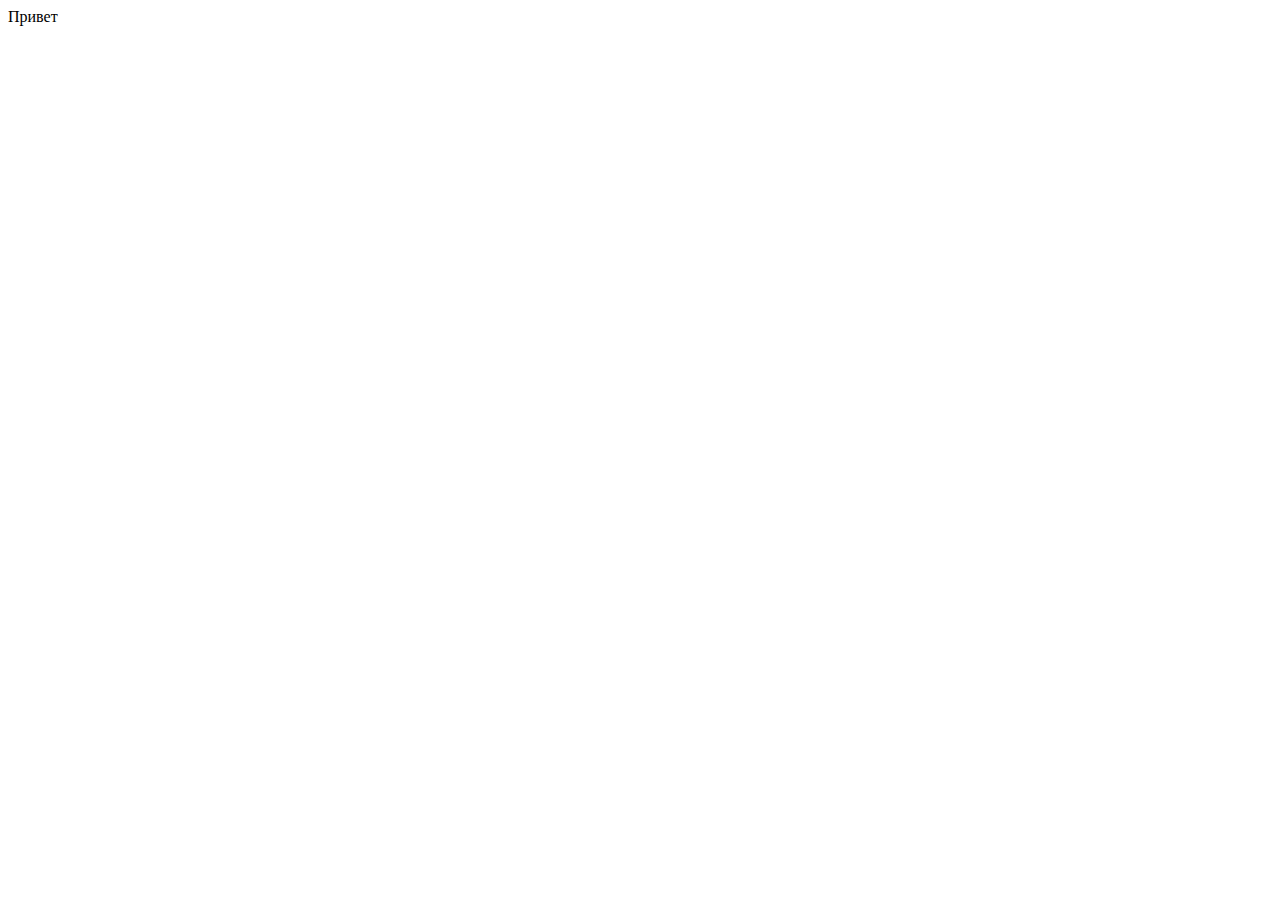
==== index.html @ 77da4cdd "Первые наработки" ====
<!DOCTYPE html>
<html lang="en">
<head>
  <meta charset="UTF-8">
  <meta name="viewport" content="width=device-width, initial-scale=1.0">
  <title>Document</title>
</head>
<body>
  <div class = "kg">Привет</div>
</body>
</html>
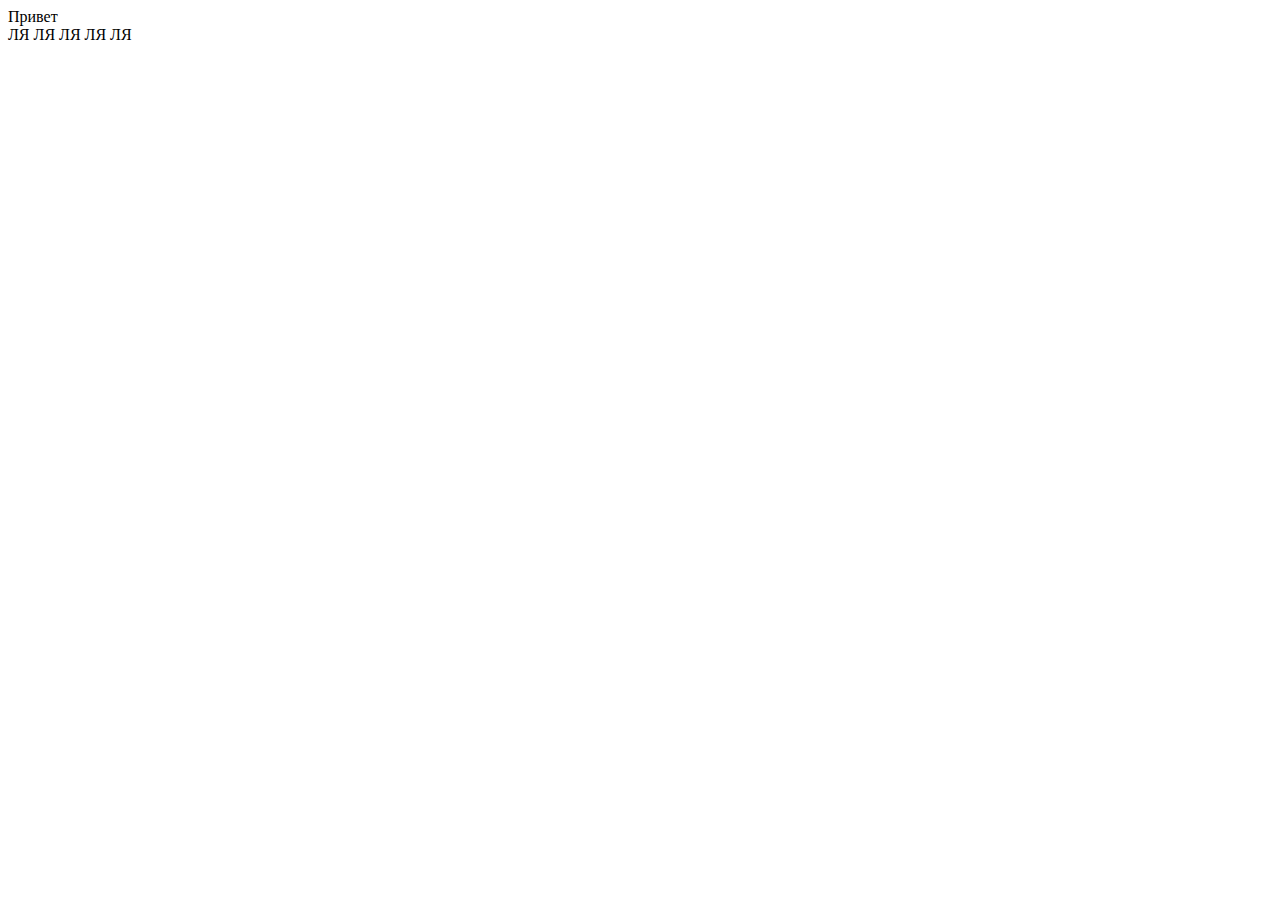
==== commit b6e0a336: "измененный html" ====
--- a/index.html
+++ b/index.html
@@ -7,5 +7,6 @@
 </head>
 <body>
   <div class = "kg">Привет</div>
+  <div>ЛЯ ЛЯ ЛЯ ЛЯ ЛЯ</div>
 </body>
 </html>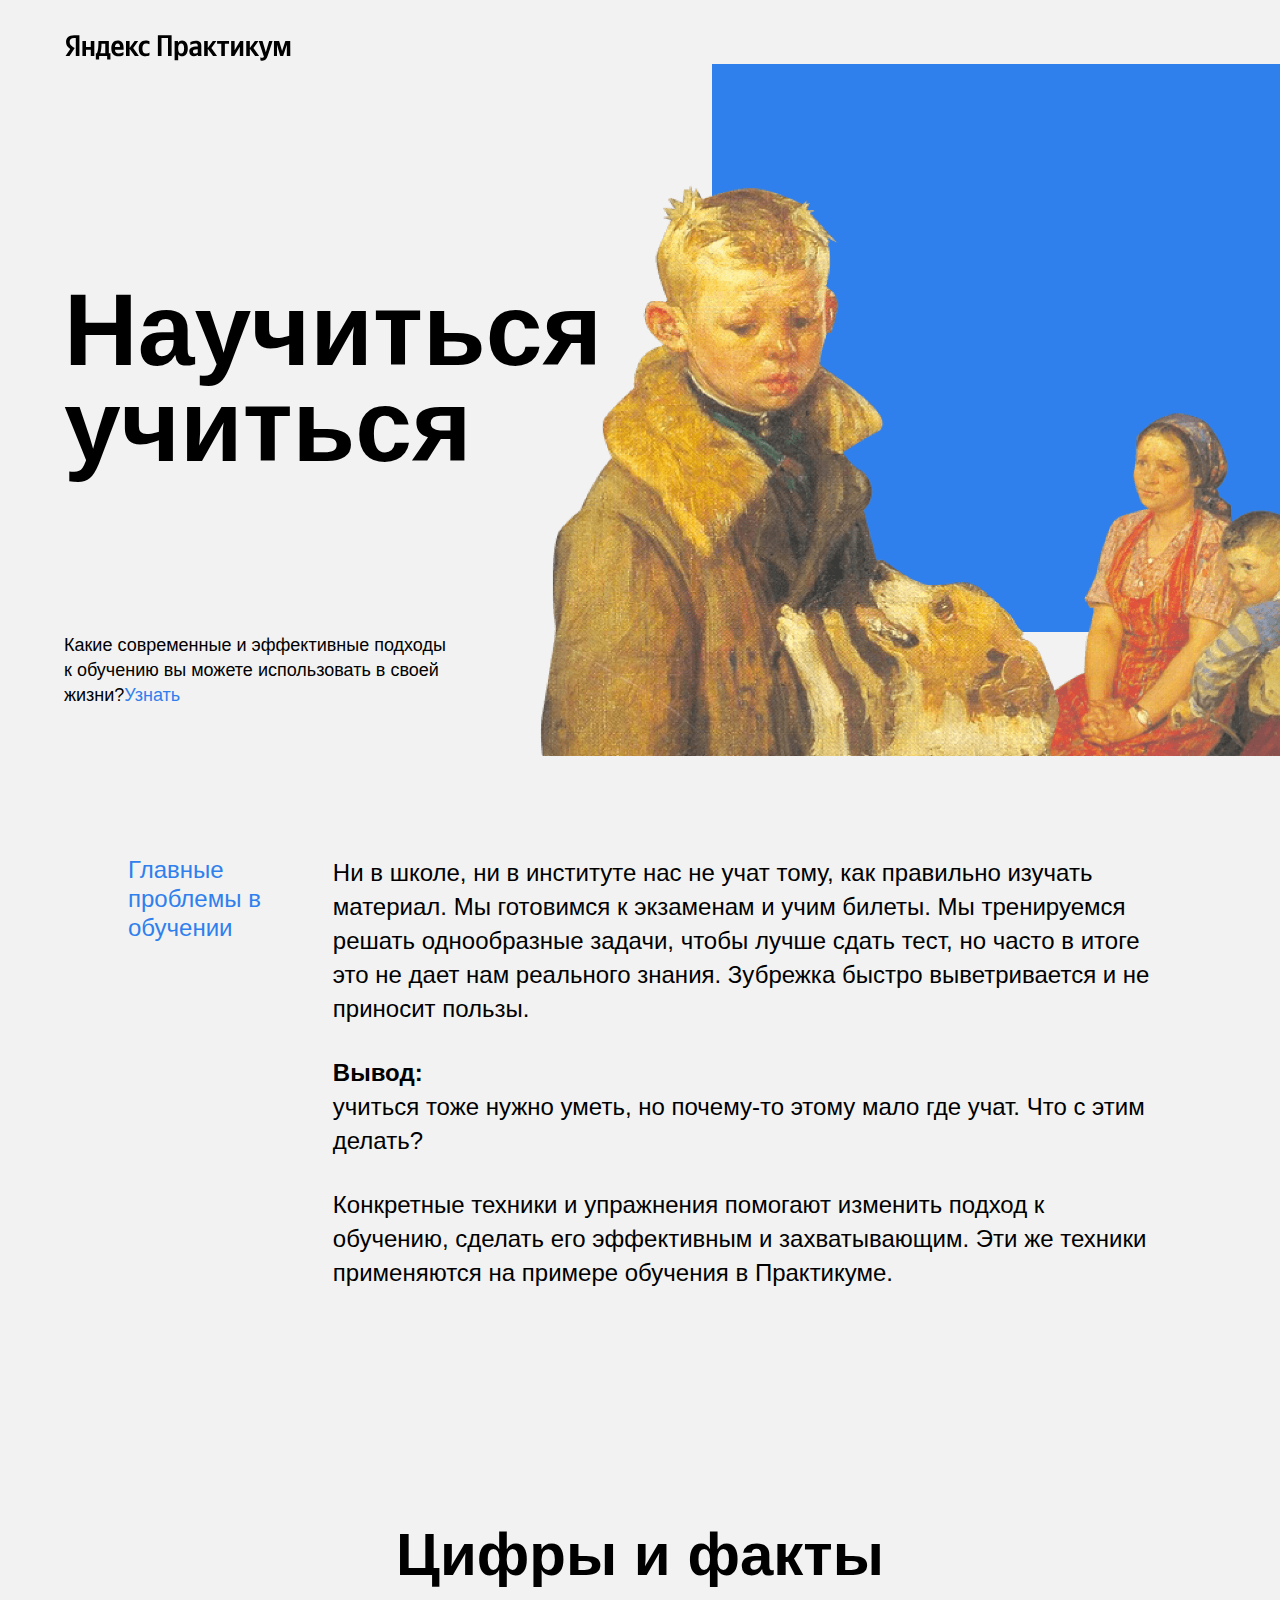
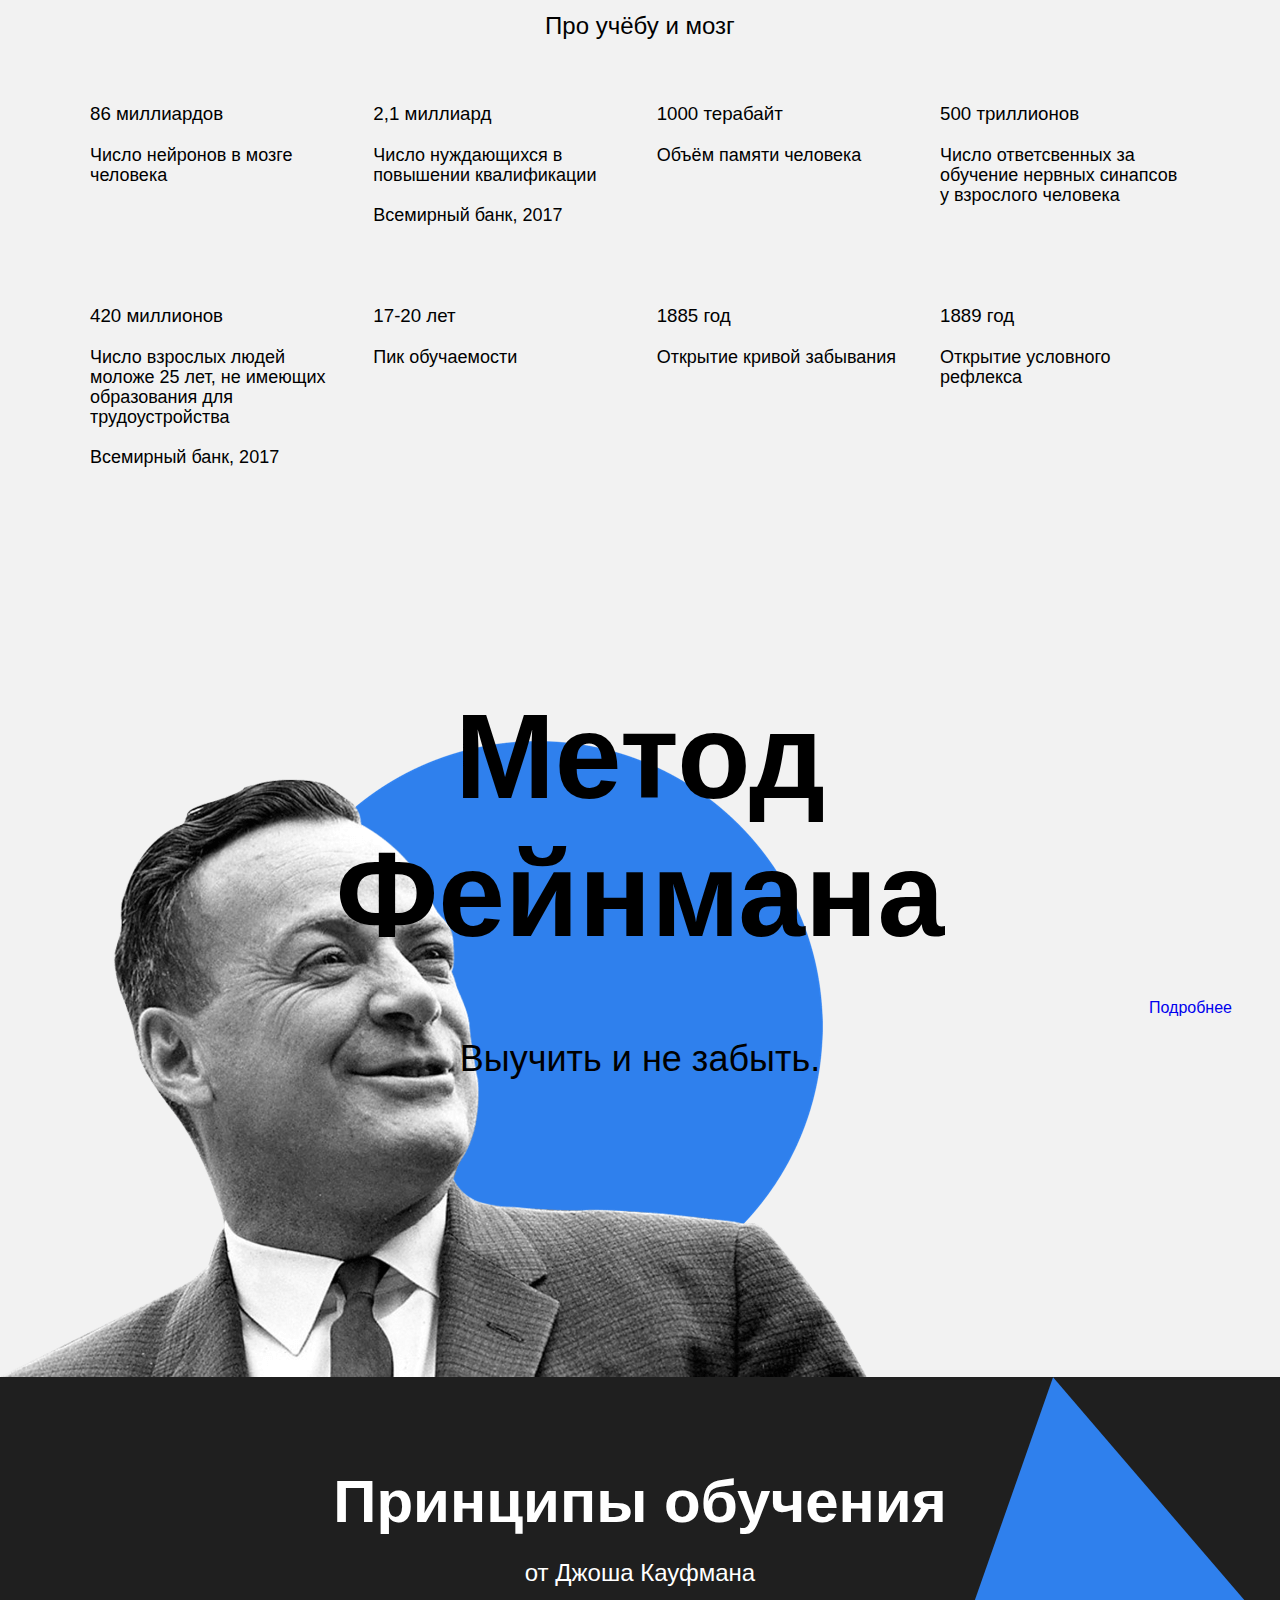
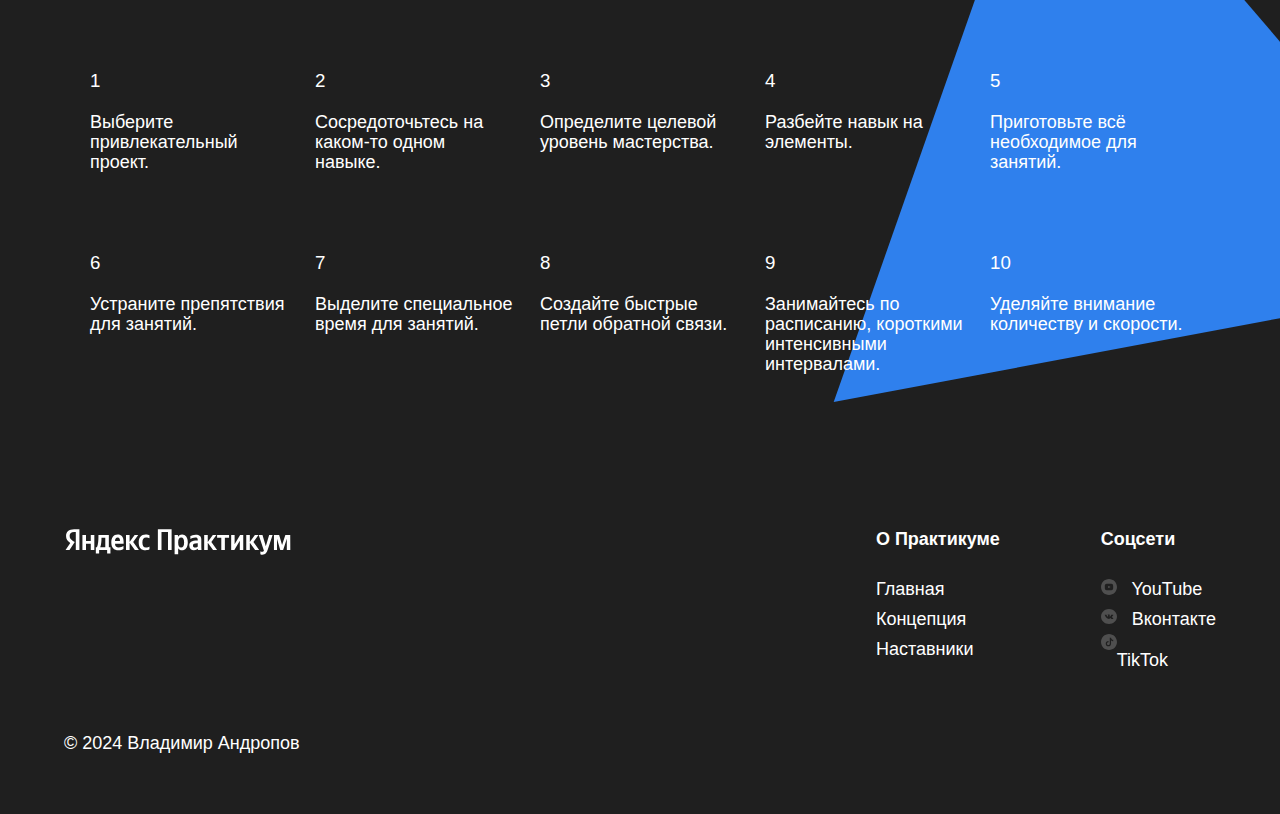
==== commit dc5cb2f0: "Перемещение" ====
--- a/index.html
+++ b/index.html
@@ -1,12 +1,170 @@
 <!DOCTYPE html>
-<html lang="en">
+<html lang="ru">
 <head>
   <meta charset="UTF-8">
   <meta name="viewport" content="width=device-width, initial-scale=1.0">
-  <title>Document</title>
+  <title>Научиться учиться</title>
+  <link rel="stylesheet" href = "styles/normalize.css">
+  <link rel="stylesheet" href = "./styles/style.css">
 </head>
 <body>
-  <div class = "kg">Привет</div>
-  <div>ЛЯ ЛЯ ЛЯ ЛЯ ЛЯ</div>
+  <div class="page">
+    <header class="header">
+      <img src = "images/logo_place_header.svg" alt = "Логотип Яндекс.Практикум" class =  "logo logo_place_header">
+      <h1 class="header__title">Научиться учиться</h1>
+      <p class = "header__subtitle">Какие современные и эффективные подходы к обучению вы можете использовать в своей жизни?<a href = "#" class = "header__link">Узнать</a></p>
+      <img src = "./images/two_again.png" alt = "Опять двойка" class = "header__main-illustration">
+      <div class = "header__square-pic"></div>
+    </header>
+    <main class="content">
+      <section class="description">
+        <div class = "two-columns">
+          <h2 class = "two-columns__brief">Главные проблемы в обучении</h2>
+          <div class = "two-columns__main-text">
+            <p class = "two-columns__paragraph">
+              Ни в школе, ни в институте нас не учат тому, как правильно изучать материал. Мы 
+              готовимся к экзаменам и учим билеты. Мы тренируемся решать однообразные задачи, 
+              чтобы лучше сдать тест, но часто в итоге это не дает нам реального знания. Зубрежка 
+              быстро выветривается и не приносит пользы.
+            </p>
+            <p class = "two-columns__paragraph">
+              <span class = "two-columns__span-accent">Вывод: </span> учиться 
+              тоже нужно уметь, но почему-то этому мало где учат. Что с этим делать?
+            </p>
+            <p class = "two-columns__paragraph">
+              Конкретные техники и упражнения помогают изменить подход к обучению, 
+              сделать его эффективным и захватывающим. Эти же техники применяются на примере 
+              обучения в Практикуме.
+            </p>
+          </div>
+        </div>
+      </section>
+      <section class="digits">
+        <h2 class = "section-title">Цифры и факты</h2>
+        <p class = "section-subtitle">Про учёбу и мозг</p>
+        <div class = "table">
+          <div class = "table__cell">
+            <h3 class = "table__heading">86 миллиардов</h3>
+            <p class = "table__text">Число нейронов в мозге человека</p>
+          </div>
+          <div class = "table__cell">
+            <h3 class = "table__heading">2,1 миллиард</h3>
+            <p class = "table__text">Число нуждающихся в повышении квалификации</p>
+            <p class = "table__text">Всемирный банк, 2017</p>
+          </div>
+          <div class = "table__cell">
+            <h3 class = "table__heading">1000 терабайт</h3>
+            <p class = "table__text">Объём памяти человека</p>
+          </div>
+          <div class = "table__cell">
+            <h3 class = "table__heading">500 триллионов</h3>
+            <p class = "table__text">Число ответсвенных за обучение нервных синапсов у взрослого человека</p>
+          </div>
+          <div class = "table__cell">
+            <h3 class = "table__heading">420 миллионов</h3>
+            <p class = "table__text">Число взрослых людей моложе 25 лет, не имеющих образования для трудоустройства</p>
+            <p class = "table__text">Всемирный банк, 2017</p>
+          </div>
+          <div class = "table__cell">
+            <h3 class = "table__heading">17-20 лет</h3>
+            <p class = "table__text">Пик обучаемости</p>
+          </div>
+          <div class = "table__cell">
+            <h3 class = "table__heading">1885 год</h3>
+            <p class = "table__text">Открытие кривой забывания</p>
+          </div>
+          <div class = "table__cell">
+            <h3 class = "table__heading">1889 год</h3>
+            <p class = "table__text">Открытие условного рефлекса</p>
+          </div>
+        </div>
+      </section>
+
+      <section class="feynman">
+        <h2 class = "feynman__title">Метод Фейнмана</h2>
+        <p class = "feynman__subtitle">Выучить и не забыть.</p>
+        <a class = "feynman__link" href = "#">Подробнее</a>
+        <img class = "feynman__img" src = "images/feynman.png" alt = "изображение feynman">
+      </section>
+
+      <section class="kaufman">
+        <h2 class = "section-title section-title_theme_dark">Принципы обучения</h2>
+        <p class = "section-subtitle section-subtitle_theme_dark">от Джоша Кауфмана</p>
+        <div class = "table table_theme_dark">
+          <div class = "table__cell table__cell_theme_dark">
+            <h3 class = "table__heading table__heading_theme_dark">1</h3>
+            <p class = "table__text table__text_theme_dark">Выберите привлекательный проект.</p>
+          </div>
+          <div class = "table__cell table__cell_theme_dark">
+            <h3 class = "table__heading table__heading_theme_dark">2</h3>
+            <p class = "table__text table__text_theme_dark">Сосредоточьтесь на каком-то одном навыке.</p>
+          </div>
+          <div class = "table__cell table__cell_theme_dark">
+            <h3 class = "table__heading table__heading_theme_dark">3</h3>
+            <p class = "table__text table__text_theme_dark">Определите целевой уровень мастерства.</p>
+          </div>
+          <div class = "table__cell table__cell_theme_dark">
+            <h3 class = "table__heading table__heading_theme_dark">4</h3>
+            <p class = "table__text table__text_theme_dark">Разбейте навык на элементы.</p>
+          </div>
+          <div class = "table__cell table__cell_theme_dark">
+            <h3 class = "table__heading table__heading_theme_dark">5</h3>
+            <p class = "table__text table__text_theme_dark">Приготовьте всё необходимое для занятий.</p>
+          </div>
+          <div class = "table__cell table__cell_theme_dark">
+            <h3 class = "table__heading table__heading_theme_dark">6</h3>
+            <p class = "table__text table__text_theme_dark">Устраните препятствия для занятий.</p>
+          </div>
+          <div class = "table__cell table__cell_theme_dark">
+            <h3 class = "table__heading table__heading_theme_dark">7</h3>
+            <p class = "table__text table__text_theme_dark">Выделите специальное время для занятий.</p>
+          </div>
+          <div class = "table__cell table__cell_theme_dark">
+            <h3 class = "table__heading table__heading_theme_dark">8</h3>
+            <p class = "table__text table__text_theme_dark">Создайте быстрые петли обратной связи.</p>
+          </div>
+          <div class = "table__cell table__cell_theme_dark">
+            <h3 class = "table__heading table__heading_theme_dark">9</h3>
+            <p class = "table__text table__text_theme_dark">Занимайтесь по расписанию, короткими интенсивными интервалами.</p>
+          </div>
+          <div class = "table__cell table__cell_theme_dark">
+            <h3 class = "table__heading table__heading_theme_dark">10</h3>
+            <p class = "table__text table__text_theme_dark">Уделяйте внимание количеству и скорости.</p>
+          </div>
+          <img src = "./images/kaufman-triangle.svg" alt = "Синий треугольник" class = "kaufman__triangle">
+        </div>
+      </section>
+    </main>
+    <footer class="footer">
+      <div class = "footer_columns">
+        <div class = "footer__column_copyright">
+          <img src="./images/logo_place_footer.svg" alt = "Яндекс практикум" class = "logo logo_place_footer">
+          <p class = "footer_author">&copy; 2024 Владимир Андропов</p>
+        </div>
+        <nav class = "footer_column_content_info">
+          <h3 class = "footer_column-heading">О Практикуме</h3>
+          <ul class = "footer_column-links">
+            <li><a href="#" class="footer__column-link">Главная</a></li>
+            <li><a href="#" class="footer__column-link">Концепция</a></li>
+            <li><a href="#" class="footer__column-link">Наставники</a></li>
+          </ul>
+        </nav>
+        <nav class = "footer_column_content_social">
+          <h3 class = "footer_column-heading">Соцсети</h3>
+          <ul class = "footer_column-links">
+            <li><a href="https://www.youtube/" class="footer__column-link">
+              <img src = "./images/youtube_color_white.svg" alt = "YouTube" class = "footer__social-icon">
+              YouTube
+            </a></li>
+            <li><a href="https://vk.com" class="footer__column-link">
+              <img src ="./images/vk_color_white.svg" alt = "Вконтакте" class = "footer__social-icon"> Вконтакте</a></li>
+            <li><a href="https://www.tiktok.com" class="footer__column-link">
+              <img src = "images/tiktok_color_white.svg" alt = "TikTok" class = "footer__column-link">TikTok
+            </a></li>
+          </ul>
+        </nav>
+      </div>
+    </footer>
+  </div>
 </body>
-</html>+</html>
--- a/styles/style.css
+++ b/styles/style.css
@@ -0,0 +1,372 @@
+.page {
+  min-width: 1100px;
+  /* мы ещё не умеем делать мобильную версию сайта, */
+  /* поэтому выше установлена минимальная ширина страницы */
+  max-width: 1600px;
+  /* выше установили ограничение по максимальной ширине */
+  margin: 0 auto;
+  /* выше для экранов больше 1600px отцентрировали весь контент */
+  font-family: 'Helvetica Neue', Arial, sans-serif;
+}
+
+.header {
+  height: 100vh;
+  min-height: 600px;
+  max-height: 756px;
+  display: flex;
+  position: relative;
+  align-items: center;
+  background-color: #F2F2F2;
+
+  /* выше установили ограничения для секции */
+}
+
+.logo {
+  height: 32px;
+  width: 228px;
+}
+
+.logo_place_header{
+  position: absolute;
+  top: 30px;
+  left: 64px;
+  z-index: 2;
+}
+
+.header__title{
+  position: absolute;
+  width: 730px;
+  margin-left: 64px;
+  font-size: 102px;
+  line-height: 96px;
+  font-weight:bold;
+  z-index: 2;
+}
+
+.header__subtitle{
+  width: 388px;
+  position: absolute;
+  line-height: 25px;
+  font-size: 18px;
+  font-weight: normal;
+  left: 64px;
+  bottom: 30px;
+  z-index: 2;
+}
+
+.header__main-illustration{
+  position: absolute;
+  width: 765px;
+  height: 608px;
+  bottom: 0;
+  right: 0;
+  z-index: 1;
+}
+
+.header__link {
+  text-decoration: none;
+  color: #2F80ED;
+}
+
+/* ниже мы привели пример двух селекторов, чтобы вы вспомнили запись элемента */
+.header__square-pic {
+  position: absolute;
+  height: 568px;
+  width: 568px;
+  right: 0;
+  top: 64px;
+  background-color: #2F80ED;
+  z-index: 0;
+}
+
+/* и элемента с модификатором вида ключ-значение */
+.table__cell_theme_dark {
+  width: 200px;
+  color: white;
+  margin-right: 0;
+  margin-top: 80px;
+}
+
+.content {
+  position: relative;
+}
+
+.description {
+  display: flex;
+  justify-content: center;
+  background-color: #F2F2F2;
+}
+
+.two-columns {
+  display: flex;
+  width: 80%;
+  margin: 100px 0;
+  justify-content: space-between;
+}
+
+.two-columns__brief {
+  line-height: 1.2;
+  font-style: 18px;
+  font-weight: normal;
+  width: 175px;
+  color: #2F80ED;
+  margin: 0;
+}
+
+.two-columns__main-text {
+  display: flex;
+  flex-direction: column;
+  min-width: 784px;
+  width: 80%;
+}
+
+.two-columns__paragraph {
+  display: flex;
+  flex-direction: column;
+  justify-content: space-between;
+  margin-top: 0;
+  margin-bottom: 30px;
+  line-height: 34px;
+  font-size: 24px;
+  font-weight: normal;
+}
+
+.two-columns__span-accent {
+  line-height: 34px;
+  font-size: 24px;
+  font-weight: 600;
+}
+
+.digits {
+  display: flex;
+  flex-direction: column;
+  align-items: center;
+  background-color: #F2F2F2;
+}
+
+.section-title {
+  display: flex;
+  width: 60%;
+  justify-content: center;
+  margin-top: 100px;
+  margin-bottom: 20px;
+  line-height: 1.15;
+  font-size: 60px;
+  font-weight: 600;
+}
+
+.section-subtitle {
+  display: flex;
+  justify-content: center;
+  margin-top: 0;
+  margin-bottom: 0;
+  width: 60%;
+  line-height: 34px;
+  font-size: 24px;
+  font-weight: normal;
+}
+
+.table {
+  display: flex;
+  flex-direction: row;
+  justify-content: space-between;
+  width: 1100px;
+  flex-wrap: wrap;
+  margin-bottom: 100px;
+}
+
+.table__cell {
+  display: flex;
+  flex-direction: column;
+  width: 250px;
+  margin-top: 60px;
+}
+
+.table__heading {
+  margin-top: 0;
+  margin-bottom: 20px;
+  line-height: 1.15;
+  font-style: 24px;
+  font-weight: normal;
+}
+
+.table__text {
+  margin-top: 0;
+  margin-bottom: 20px;
+  line-height: 1.12;
+  font-size: 18px;
+  font-weight: normal;
+}
+
+.feynman {
+  display: flex;
+  flex-direction: column;
+  position: relative;
+  min-height: 790px;
+  background-color: #F2F2F2;
+  z-index: -1;
+}
+
+.feynman__title {
+  margin: 100px auto 70px auto;
+  z-index: 1;
+  line-height: 1.15;
+  font-size: 120px;
+  font-weight: 600;
+  width: 648px;
+  text-align: center;
+}
+
+.feynman__subtitle {
+  margin: 0 auto;
+  display: flex;
+  z-index: 1;
+  line-height: 51px;
+  font-size: 36px;
+  font-weight: normal;
+}
+
+.feynman__link {
+  position: absolute;
+  top: 50%;
+  right: 48px;
+  z-index: 1;
+  line-height: 51px;
+  font-style: 36px;
+  font-weight: normal;
+  text-decoration: none;
+}
+
+.feynman__img {
+  width: 867px;
+  height: 637px;
+  position: absolute;
+  left: 0;
+  bottom: 0;
+  z-index: 0;
+}
+
+.kaufman {
+  display: flex;
+  position: relative;
+  overflow: hidden;
+  flex-direction: column;
+  background-color: #1F1F1F;
+  z-index: -2;
+  }
+
+
+  .section-title_theme_dark {
+    margin: 90px auto 20px auto;
+    color: white;
+  }
+
+  .section-subtitle_theme_dark {
+    margin: 0 auto;
+    color: white;
+  }
+
+  .table_theme_dark {
+    margin: 0 auto 90px auto;
+  }
+
+  .table__cell_theme_dark {
+    width: 200px;
+    color: white;
+    margin-top: 80px;
+  }
+
+  .table__heading_theme_dark {
+    margin-top: 0;
+    margin-bottom: 20px;
+  }
+
+  .table__text_theme_dark {
+    margin-top: 0;
+    margin-bottom: 0;
+  }
+
+.kaufman__triangle {
+  position: absolute;
+  width: 877px;
+  height: 877px;
+  right: -210px;
+  top: 0;
+  z-index: -1;
+}
+
+.footer {
+  display: flex;
+  min-height: 350px;
+  justify-content: center;
+  background-color: #1F1F1F;
+}
+
+.footer_columns {
+  display: flex;
+  justify-content: space-between;
+  position: relative;
+  width: 90%;
+  margin-top: 60px;
+  margin-bottom: 40px;
+}
+
+.footer__column_copyright {
+  display: flex;
+  flex-direction: column;
+  justify-content: space-between;
+  flex-basis: 711px;
+  }
+  
+.logo_place_footer {
+  top: 0;
+  left: 0;
+  }
+  
+.footer_author{
+  color: white;
+  margin-top: 18px;
+  margin-bottom: 18px;
+  bottom: 0;
+  line-height: 25px;
+  font-size: 18px;
+  font-weight: normal;
+  }
+  
+.footer_column-heading {
+  line-height: 30px;
+  font-size: 18px;
+  font-weight: bold;
+  margin-bottom: 20px;
+  margin-top: 0;
+  color: white;
+  }
+  
+.footer_column-links {
+  display: flex;
+  flex-direction: column;
+  list-style: none;
+  margin-top: 0;
+  padding-left: 0;
+  }
+  
+.footer__column-link {
+  justify-content: space-between;
+  line-height: 30px;
+  font-size: 18px;
+  font-weight: normal;
+  margin-bottom: 16px;
+  margin-top: 0;
+  text-decoration: none;
+  color: white;
+  }
+  
+.footer__social-icon {     
+  color: white;
+  }
+  
+img.footer__social-icon {
+  width: 16px;
+  height: 16px;
+  padding-right: 10px;
+  }